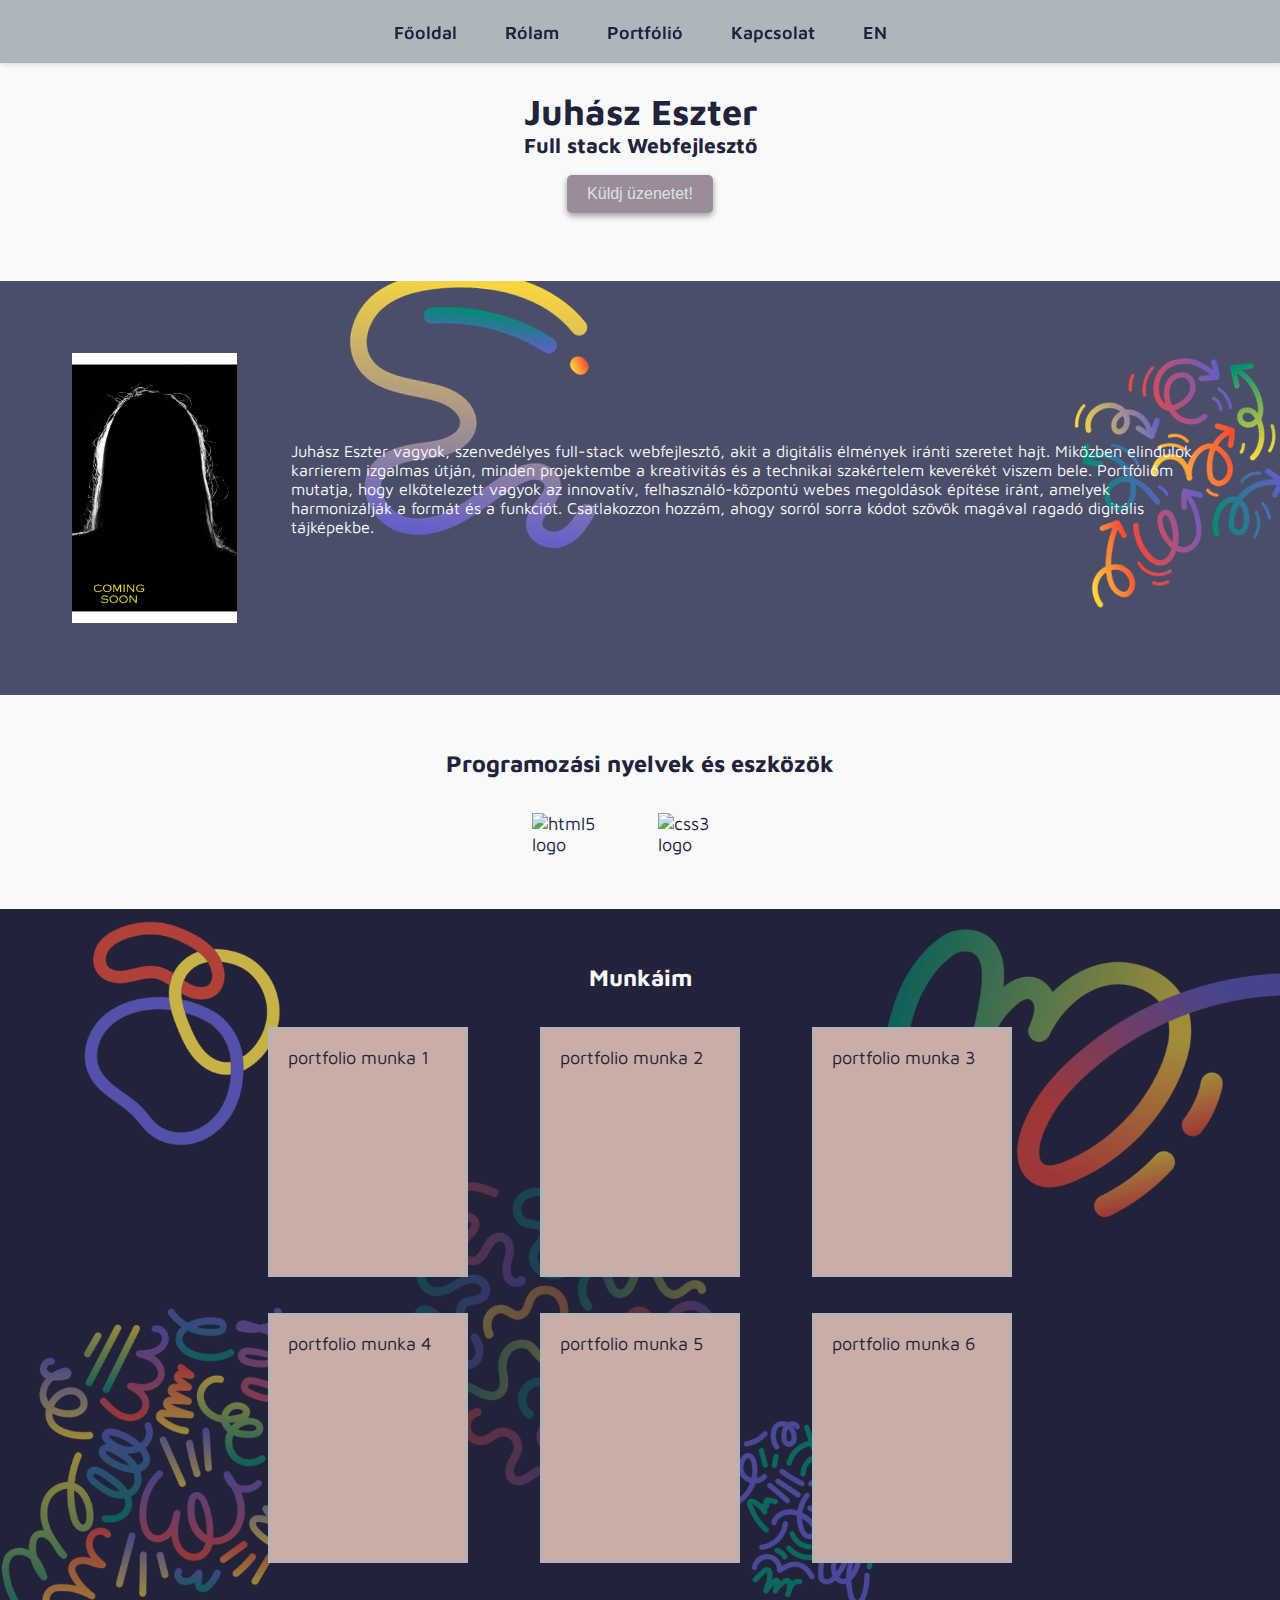
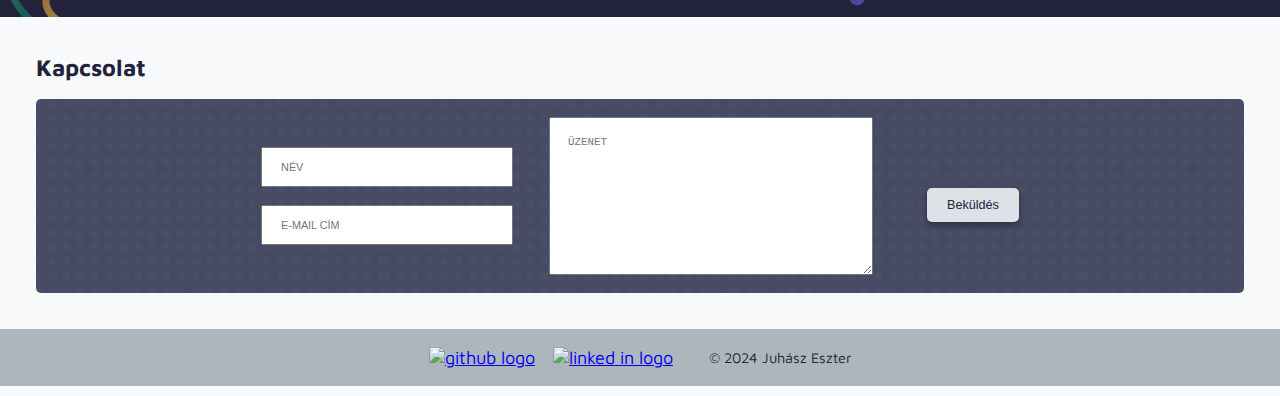
==== index.html @ 52e932d9 "media query for min-width: 1400px" ====
<!DOCTYPE html>
<html lang="hu">
  <head>
    <meta charset="UTF-8" />
    <meta name="viewport" content="width=device-width, initial-scale=1.0" />
    <link rel="stylesheet" href="styles.css" />
    <link rel="preconnect" href="https://fonts.googleapis.com" />
    <link rel="preconnect" href="https://fonts.gstatic.com" crossorigin />
    <link rel="preconnect" href="https://fonts.googleapis.com" />
    <link rel="preconnect" href="https://fonts.gstatic.com" crossorigin />
    <link href="https://fonts.googleapis.com/css2?family=Maven+Pro:wght@400;700&display=swap" rel="stylesheet" />
    <title>Portfólió</title>
  </head>
  <body>
    <header class="page-header">
      <nav class="hamburger-menu">
        <input type="checkbox" name="hamburger" id="menu-toggle" />
        <label for="menu-toggle" class="menu-btn">
          <span class="hamburger-lines"></span>
        </label>
        <ul class="nav-menu">
          <li class="nav-item"><a href="/index.html" class="nav-item__link">Főoldal</a></li>
          <li class="nav-item"><a href="/index.html#about" class="nav-item__link">Rólam</a></li>
          <li class="nav-item"><a href="/index.html#portfolio" class="nav-item__link">Portfólió</a></li>
          <li class="nav-item"><a href="/index.html#contact" class="nav-item__link">Kapcsolat</a></li>
          <li class="nav-item"><a href="/index-en.html" class="nav-item__link">EN</a></li>
        </ul>
      </nav>
    </header>
    <main>
      <section class="banner" id="banner">
        <h1>Juhász Eszter</h1>
        <h3>Full stack Webfejlesztő</h3>
        <button class="btn-contact" type="submit">Küldj üzenetet!</button>
      </section>
      <div class="about-container" id="about">
        <img class="about-pic" src="/assets/about-pic.png" alt="coming soon i promise" />

        <p class="about-p">
          Juhász Eszter vagyok, szenvedélyes full-stack webfejlesztő, akit a digitális élmények iránti szeretet hajt.
          Miközben elindulok karrierem izgalmas útján, minden projektembe a kreativitás és a technikai szakértelem
          keverékét viszem bele. Portfólióm mutatja, hogy elkötelezett vagyok az innovatív, felhasználó-központú webes
          megoldások építése iránt, amelyek harmonizálják a formát és a funkciót. Csatlakozzon hozzám, ahogy sorról
          sorra kódot szövök magával ragadó digitális tájképekbe.
        </p>
      </div>
      <section class="skills">
        <h2 class="skills-heading">Programozási nyelvek és eszközök</h2>
        <div class="skills-container">
          <img
            class="skills-logo"
            alt="html5 logo"
            src="https://cdn.jsdelivr.net/gh/devicons/devicon/icons/html5/html5-original.svg"
          />
          <img
            class="skills-logo"
            alt="css3 logo"
            src="https://cdn.jsdelivr.net/gh/devicons/devicon/icons/css3/css3-original.svg"
          />
        </div>
      </section>
      <section class="portfolio-container" id="portfolio">
        <h2>Munkáim</h2>
        <div class="portfolio-box">
          <div class="portfolio-item">portfolio munka 1</div>
          <div class="portfolio-item">portfolio munka 2</div>
          <div class="portfolio-item">portfolio munka 3</div>
          <div class="portfolio-item">portfolio munka 4</div>
          <div class="portfolio-item">portfolio munka 5</div>
          <div class="portfolio-item">portfolio munka 6</div>
        </div>
      </section>
      <section class="contact-container" id="contact">
        <h2>Kapcsolat</h2>
        <form action="https://formspree.io/f/xnqeqkpw" method="post" class="form">
          <div class="form-box1">
            <input type="text" name="name" class="form-input form-input__name" placeholder="név" />
            <input type="email" name="email" class="form-input form-input__email" placeholder="e-mail cím" />
          </div>
          <div class="form-box2">
            <textarea
              name="msg"
              id="msg"
              cols="30"
              rows="10"
              class="form-input__text-area"
              placeholder="üzenet"
            ></textarea>
            <input type="button" id="send" class="btn-form" value="Beküldés" />
          </div>
        </form>
      </section>
    </main>
    <footer class="socialmedia">
      <ul class="icons">
        <li>
          <a href="#">
            <img
              class="icon-img"
              alt="github logo"
              src="https://cdn.jsdelivr.net/gh/devicons/devicon/icons/github/github-original.svg"
            />
          </a>
        </li>
        <li>
          <a href="#">
            <img
              class="icon-img"
              alt="linked in logo"
              src="https://cdn.jsdelivr.net/gh/devicons/devicon/icons/linkedin/linkedin-plain.svg"
            />
          </a>
        </li>
      </ul>
      <p class="copy">&copy; 2024 Juhász Eszter</p>
    </footer>
  </body>
</html>
---- styles.css ----
* {
  margin: 0;
  padding: 0;
  box-sizing: border-box;
}

html {
  font-size: 18px;
  font-family: 'Maven Pro', sans-serif;
}
:root {
  --body-bgc: #f8f9fa;
  --beige: #f2e9e4;
  --pastel-peach: #c9ada7;
  --pastel-grey-purple: #9a8c98;
  --grey-blue: #4a4e69;
  --dark-blue: #22223b;
  --header-menu-bgc: #adb5bd;
  --header-menu-bgc-hover: #dee2e6;
}

/*---ÁLTALÁNOS STÍLUSOK---*/

body {
  min-width: 370px;
  background-color: var(--body-bgc);
  color: var(--dark-blue);
}

h1 {
  font-size: 2rem;
}

h2 {
  font-size: 1.6rem;
}

li {
  list-style: none;
}

p {
  font-size: 1.3rem;
}

img {
  width: 200px;
}

/*---HEADER MENÜ---*/

#menu-toggle {
  opacity: 0;
}

#menu-toggle:checked ~ .nav-menu {
  visibility: visible;
  left: 0;
}

.menu-btn {
  display: flex;
  align-items: center;
  position: fixed;
  top: 20px;
  left: 20px;
  width: 26px;
  height: 26px;
  cursor: pointer;
  z-index: 1;
}

.hamburger-lines,
.hamburger-lines::before,
.hamburger-lines::after {
  display: block;
  position: absolute;
  width: 100%;
  height: 2px;
  background-color: var(--dark-blue);
}

.hamburger-lines::before {
  content: '';
  top: -8px;
}

.hamburger-lines::after {
  content: '';
  top: 8px;
}

.nav-menu {
  display: block;
  position: fixed;
  visibility: hidden;
  top: 0;
  left: -100%;
  width: 200px;
  height: 100%;
  margin: 0;
  padding: 80px 0;
  list-style: none;
  background-color: var(--header-menu-bgc);
  box-shadow: 1px 0px 6px rgba(0, 0, 0, 0.2);
}

.nav-item {
  display: block;
  padding: 12px 24px;
  font-size: 20px;
  font-weight: 600;
  text-decoration: none;
}

.nav-item:hover {
  background-color: var(--header-menu-bgc-hover);
}

.nav-item__link {
  display: block;
  text-decoration: none;
  color: var(--dark-blue);
}

/*--BANNER---*/

.banner {
  min-width: 275px;
  display: flex;
  flex-direction: column;
  align-items: center;
  justify-content: center;
  height: 500px;
}

.btn-contact {
  margin-top: 1rem;
  background-color: var(--pastel-grey-purple);
  color: var(--header-menu-bgc-hover);
  padding: 10px 20px;
  border: none;
  border-radius: 5px;
  cursor: pointer;
  font-size: 16px;
  box-shadow: rgba(0, 0, 0, 0.16) 0px 3px 6px, rgba(0, 0, 0, 0.23) 0px 3px 6px;
}

/*---ABOUT CONTAINER---*/

.about-container {
  display: flex;
  flex-direction: column;
  align-items: center;
  justify-content: center;
  background-image: url(/assets/about-bg-big.png);
  padding: 4rem 1rem;
  color: var(--body-bgc);
  gap: 2rem;
}

/*---SKILLS---*/

.skills {
  padding: 3rem 2rem;
  display: flex;
  flex-direction: column;
  gap: 2rem;
  justify-content: center;
  align-items: center;
}

.skills-container {
  display: flex;
  gap: 2rem;
}

.skills-logo {
  width: 5rem;
  height: auto;
}

/*---PORTFOLIO---*/

.portfolio-container {
  min-width: 370px;
  color: var(--body-bgc);
  background-position: 200px;
  height: auto;
  background-image: url(/assets/portfolio-bg.png);
  background-size: cover;
  background-position: center;
  padding: 3rem 2rem;
  display: flex;
  flex-direction: column;
  gap: 2rem;
  align-items: center;
}

.portfolio-box {
  width: 370px;
  display: flex;
  flex-wrap: wrap;
  align-items: center;
  justify-content: center;
  gap: 1.5rem;
}

.portfolio-item {
  width: 200px;
  height: 250px;
  border: 2px solid var(--header-menu-bgc);
  padding: 1rem;
  background-color: var(--pastel-peach);
  color: var(--dark-blue);
}

/*---CONTACT---*/

.contact-container {
  padding: 2rem;
  display: flex;
  flex-direction: column;
  gap: 1rem;
}

.form {
  padding: 1rem;
  display: flex;
  flex-direction: column;
  align-items: center;
  justify-content: center;
  gap: 0.5rem;
  background-image: url(/assets/contact-box-bg-v2.png);
  background-size: contain;
  border-radius: 5px;
}

.form-box1 {
  display: flex;
  flex-direction: column;
  gap: 1rem;
}

.form-input {
  text-transform: uppercase;
  width: 16rem;
  height: 2rem;
  padding: 1rem;
}

.form-box2 {
  padding-top: 1rem;
  display: flex;
  flex-direction: column;
  align-items: center;
  justify-content: center;
}

.form-input__text-area {
  text-transform: uppercase;
  padding: 1rem;
  width: 16rem;
}

.btn-form {
  margin-top: 1rem;
  background-color: var(--header-menu-bgc-hover);
  color: var(--dark-blue);
  padding: 10px 20px;
  border: none;
  border-radius: 5px;
  cursor: pointer;
  font-size: 16px;
  box-shadow: rgba(0, 0, 0, 0.16) 0px 3px 6px, rgba(0, 0, 0, 0.23) 0px 3px 6px;
}

/*---FOOTER---*/

.socialmedia {
  background-color: var(--header-menu-bgc);
  color: var(--dark-blue);
  display: flex;
  flex-direction: column;
  align-items: center;
  justify-content: center;
}

.icons {
  display: flex;
  flex-direction: row;
  gap: 1rem;
  padding: 1rem;
}

.icon-img {
  width: 45px;
  cursor: pointer;
}

.copy {
  font-size: 16px;
  padding: 1rem;
}

/*---MEDIA QUERY ---*/

@media screen and (min-width: 576px) {
  .hamburger-lines {
    visibility: hidden;
  }

  .nav-menu {
    visibility: visible;
    position: fixed;
    left: 0;
    width: 100%;
    height: 3.5rem;
    padding: 10px 0;
    display: flex;
    justify-content: center;
  }

  .nav-item {
    height: 100%;
  }

  .banner {
    height: 350px;
  }

  .about-container {
    padding: 4rem;
  }

  .about-p {
    font-size: 1.2rem;
  }

  .portfolio-box {
    display: grid;
    grid-template-columns: auto auto;
  }

  .form-input__text-area {
    width: 18rem;
  }
}

@media screen and (min-width: 768px) {
  .about-container {
    flex-direction: row;
    gap: 3rem;
  }

  .about-p {
    font-size: 1.1rem;
  }

  .portfolio-box {
    display: grid;
    grid-template-columns: auto auto auto;
  }

  .form {
    flex-direction: row;
    gap: 2rem;
  }

  .form-box1 {
    height: 190px;
    align-items: flex-start;
    justify-content: flex-start;
  }

  .socialmedia {
    flex-direction: row;
  }
}

@media screen and (min-width: 1024px) {
  h2 {
    font-size: 1.3rem;
  }

  .nav-item {
    font-size: 1rem;
  }

  .banner {
    height: 260px;
  }

  .about-pic {
    height: 270px;
  }

  .about-p {
    font-size: 0.9rem;
  }

  .portfolio-box {
    display: grid;
    column-gap: 4rem;
    row-gap: 2rem;
  }

  .form-box1 {
    height: auto;
  }

  .form-input {
    font-size: 0.6rem;
    width: 14rem;
    height: 1.1rem;
  }

  .form-box2 {
    flex-direction: row;
    gap: 3rem;
    padding: 0;
  }

  .form-input__text-area {
    font-size: 0.6rem;
  }

  .btn-form {
    font-size: 0.7rem;
  }

  .icon-img {
    width: 40px;
  }

  .copy {
    font-size: 0.8rem;
  }
}

@media screen and (min-width: 1400px) {
  .form-box1 {
    flex-direction: row;
    gap: 3rem;
  }
}
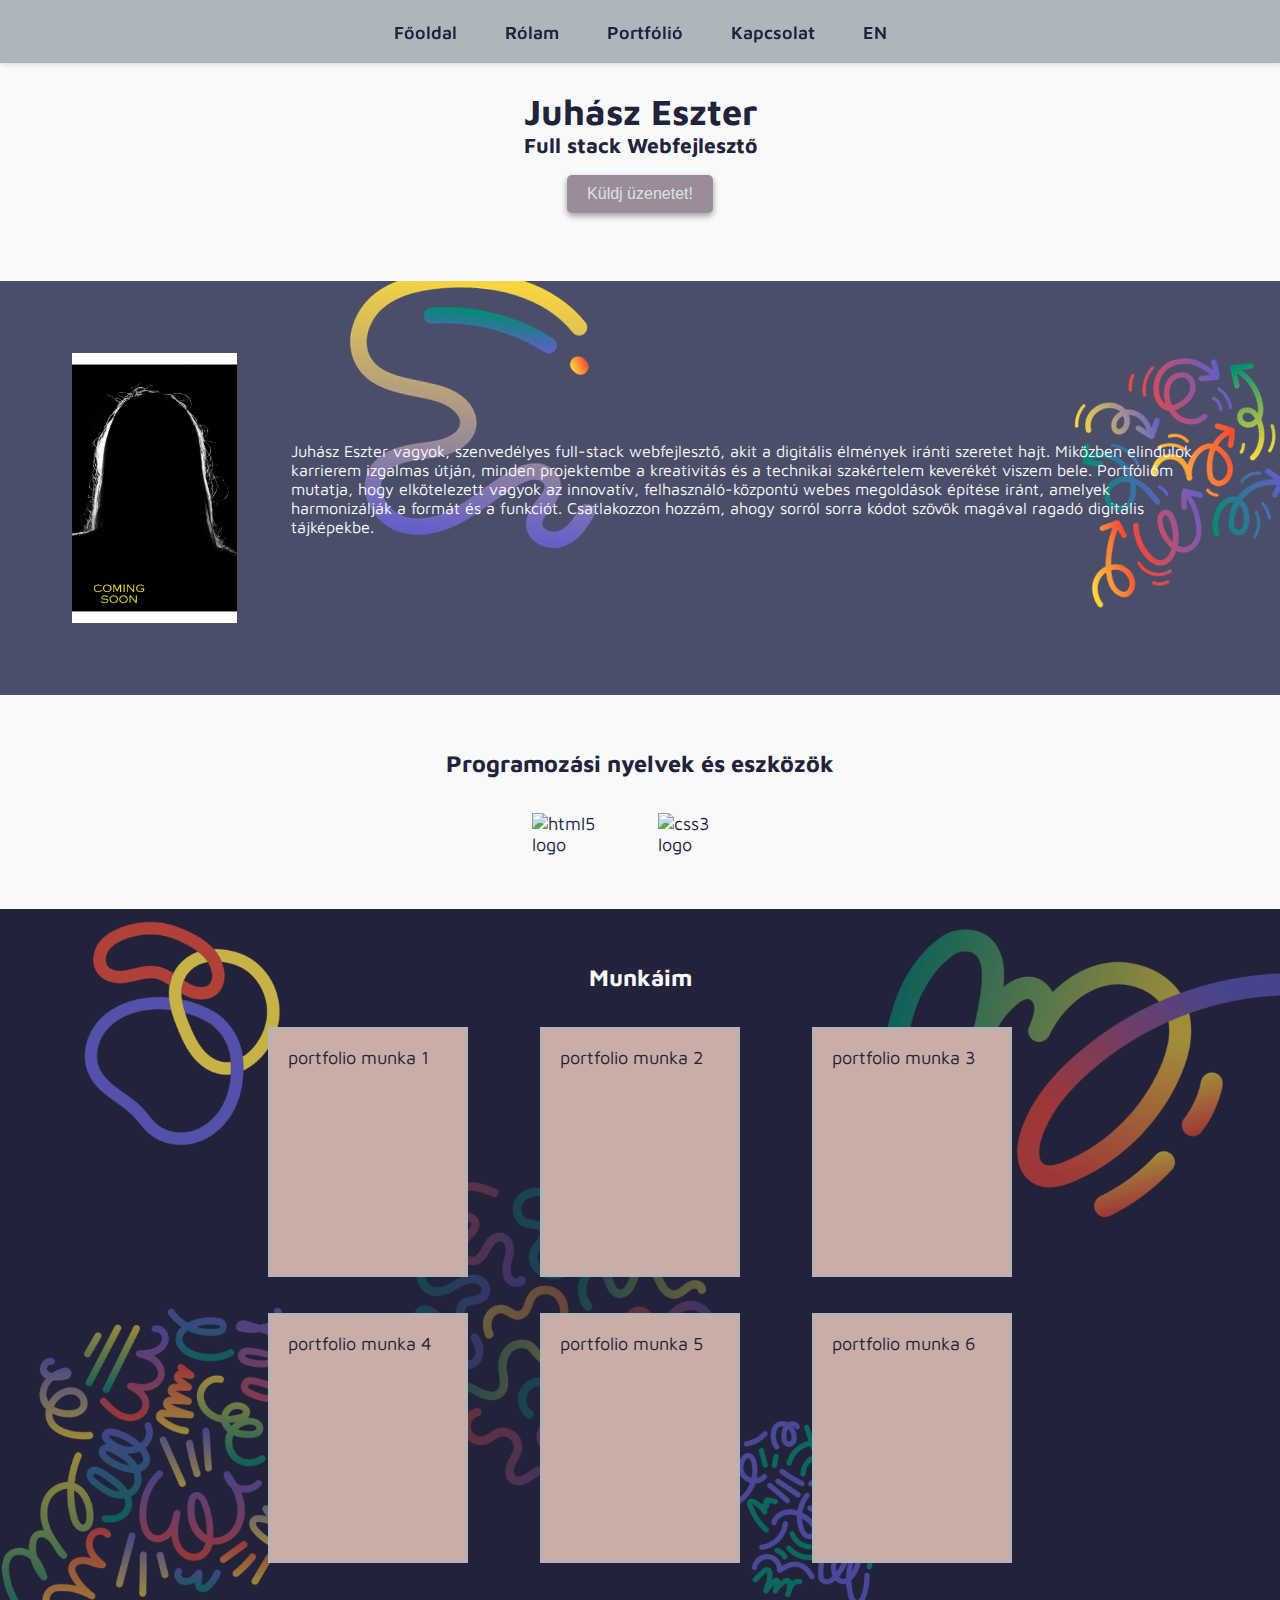
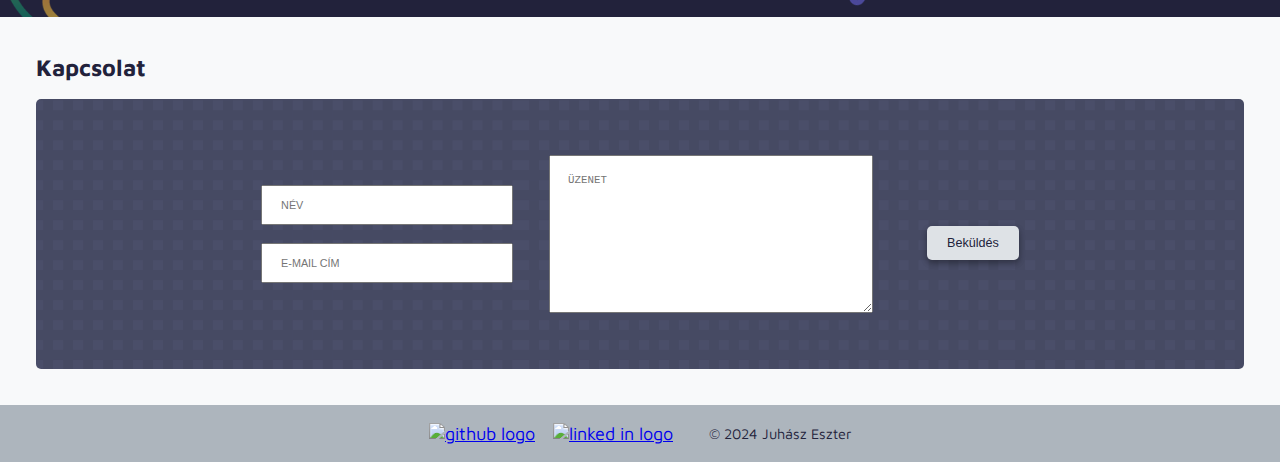
==== commit eb244730: "social media update" ====
--- a/index.html
+++ b/index.html
@@ -86,7 +86,7 @@
               class="form-input__text-area"
               placeholder="üzenet"
             ></textarea>
-            <input type="button" id="send" class="btn-form" value="Beküldés" />
+            <button type="submit" class="btn-form">Beküldés</button>
           </div>
         </form>
       </section>
@@ -94,7 +94,7 @@
     <footer class="socialmedia">
       <ul class="icons">
         <li>
-          <a href="#">
+          <a href="https://github.com/juhaszpeszter" target="_blank">
             <img
               class="icon-img"
               alt="github logo"
@@ -103,7 +103,7 @@
           </a>
         </li>
         <li>
-          <a href="#">
+          <a href="https://www.linkedin.com/in/eszter-juh%C3%A1sz-4182a42ab/" target="_blank">
             <img
               class="icon-img"
               alt="linked in logo"
--- a/styles.css
+++ b/styles.css
@@ -405,6 +405,10 @@
     row-gap: 2rem;
   }
 
+  .form {
+    height: 15rem;
+  }
+
   .form-box1 {
     height: auto;
   }
@@ -439,6 +443,18 @@
 }
 
 @media screen and (min-width: 1400px) {
+  .about-container {
+    gap: 4rem;
+  }
+
+  .about-pic {
+    height: auto;
+  }
+
+  .about-p {
+    width: 800px;
+  }
+
   .form-box1 {
     flex-direction: row;
     gap: 3rem;
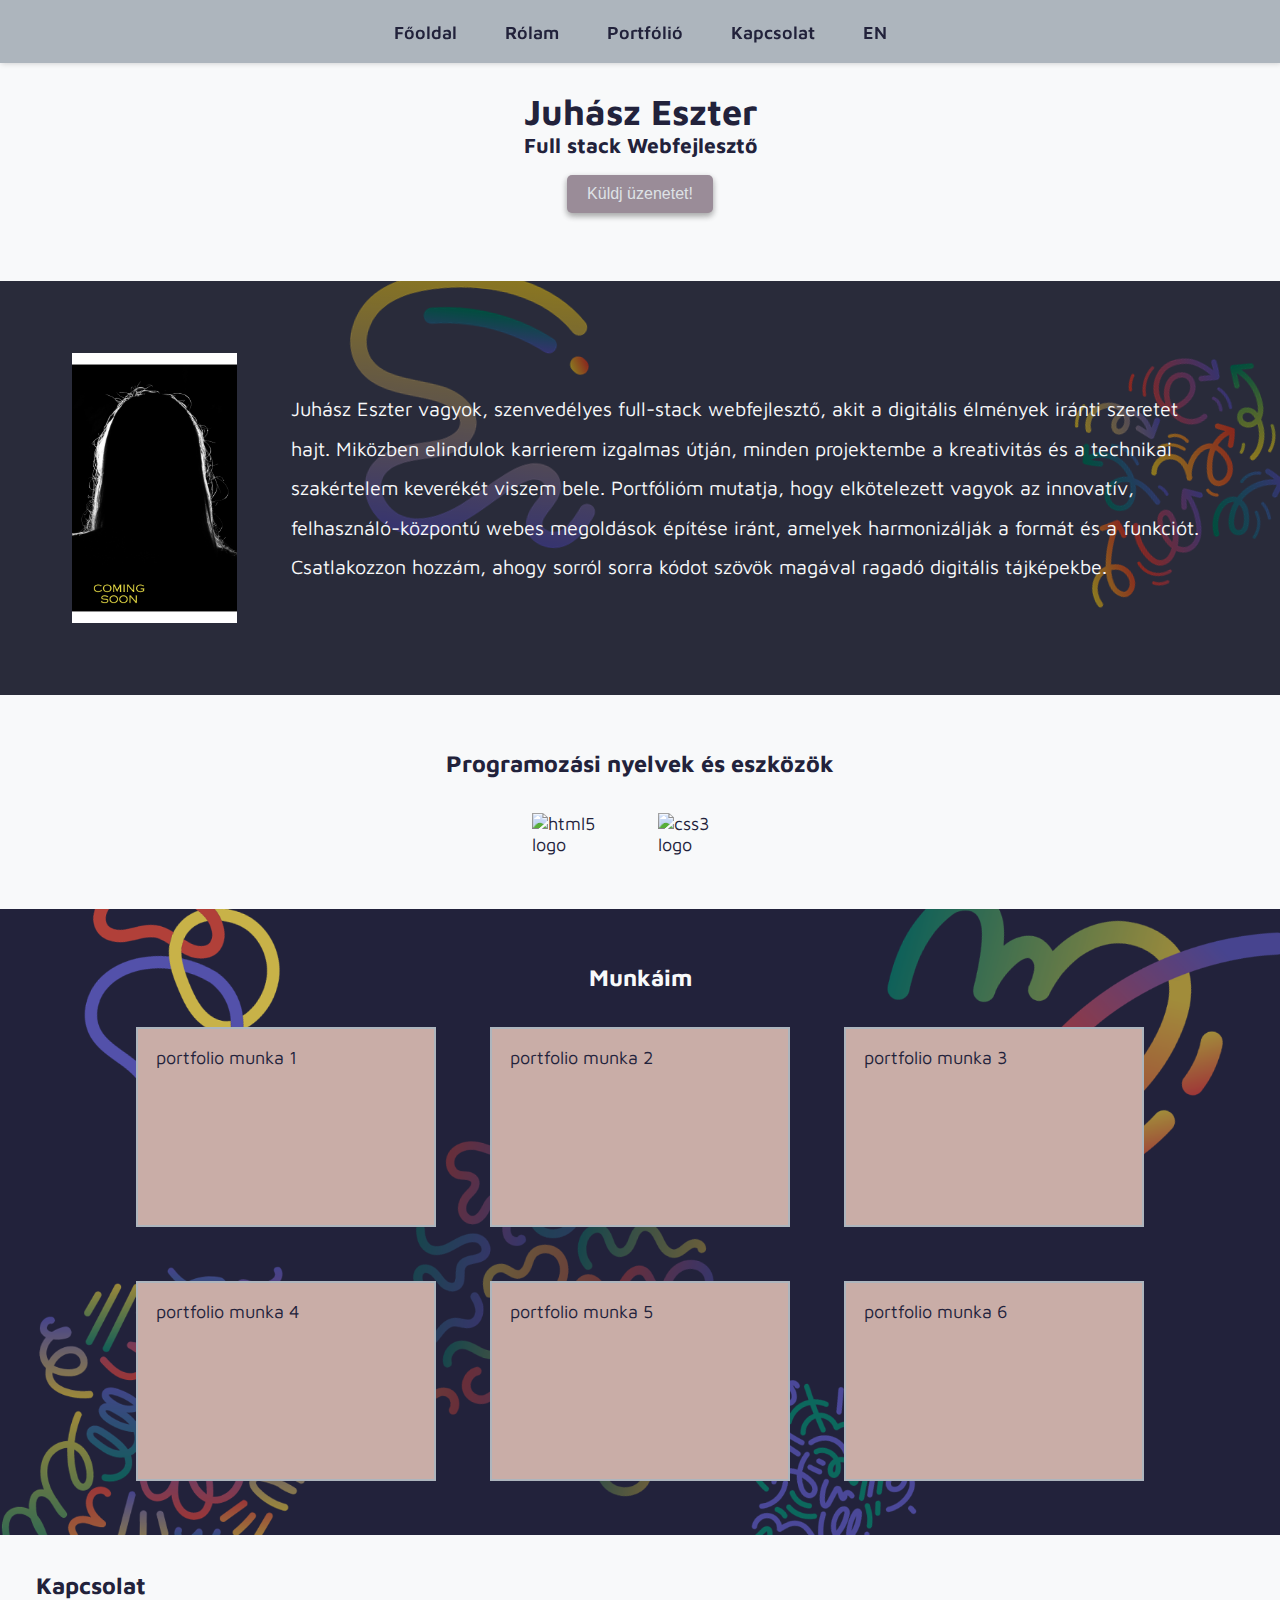
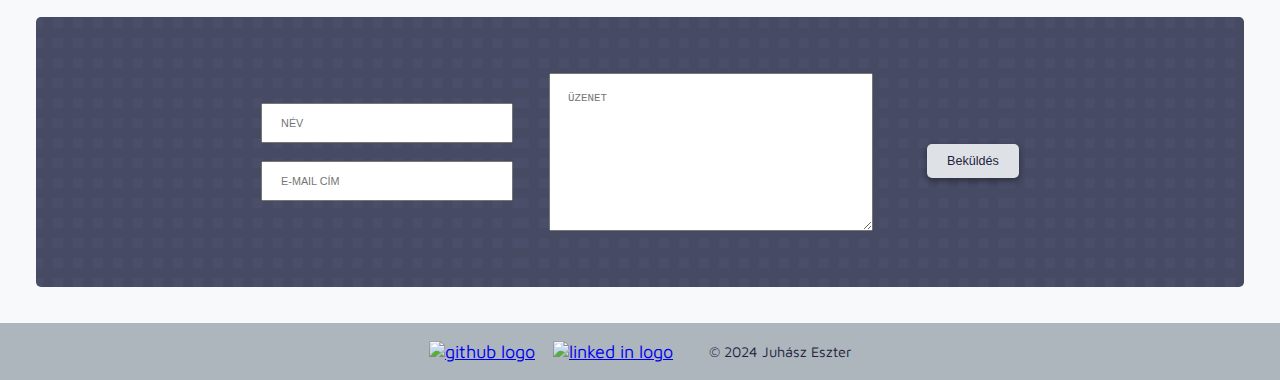
==== commit 1fd94873: "changes in .btn-contact" ====
--- a/index.html
+++ b/index.html
@@ -28,10 +28,12 @@
       </nav>
     </header>
     <main>
-      <section class="banner" id="banner">
+      <section class="banner" id="banner-id">
         <h1>Juhász Eszter</h1>
         <h3>Full stack Webfejlesztő</h3>
-        <button class="btn-contact" type="submit">Küldj üzenetet!</button>
+        <button class="btn-contact" type="submit">
+          <a class="btn-contact-tag" href="index.html#contact">Küldj üzenetet!</a>
+        </button>
       </section>
       <div class="about-container" id="about">
         <img class="about-pic" src="/assets/about-pic.png" alt="coming soon i promise" />
--- a/styles.css
+++ b/styles.css
@@ -137,7 +137,6 @@
 .btn-contact {
   margin-top: 1rem;
   background-color: var(--pastel-grey-purple);
-  color: var(--header-menu-bgc-hover);
   padding: 10px 20px;
   border: none;
   border-radius: 5px;
@@ -146,6 +145,11 @@
   box-shadow: rgba(0, 0, 0, 0.16) 0px 3px 6px, rgba(0, 0, 0, 0.23) 0px 3px 6px;
 }
 
+.btn-contact-tag {
+  text-decoration: none;
+  color: var(--header-menu-bgc-hover);
+}
+
 /*---ABOUT CONTAINER---*/
 
 .about-container {
@@ -153,10 +157,15 @@
   flex-direction: column;
   align-items: center;
   justify-content: center;
-  background-image: url(/assets/about-bg-big.png);
+  background-image: linear-gradient(90deg, rgba(0, 0, 0, 0.45) 0%, rgba(0, 0, 0, 0.45)), url(/assets/about-bg-big.png);
   padding: 4rem 1rem;
   color: var(--body-bgc);
   gap: 2rem;
+}
+
+.about-p {
+  line-height: 2.2rem;
+  padding: 1rem;
 }
 
 /*---SKILLS---*/
@@ -203,12 +212,12 @@
   flex-wrap: wrap;
   align-items: center;
   justify-content: center;
-  gap: 1.5rem;
+  gap: 3rem;
 }
 
 .portfolio-item {
-  width: 200px;
-  height: 250px;
+  width: 300px;
+  height: 200px;
   border: 2px solid var(--header-menu-bgc);
   padding: 1rem;
   background-color: var(--pastel-peach);
@@ -335,11 +344,7 @@
 
   .about-p {
     font-size: 1.2rem;
-  }
-
-  .portfolio-box {
-    display: grid;
-    grid-template-columns: auto auto;
+    text-align: center;
   }
 
   .form-input__text-area {
@@ -355,11 +360,13 @@
 
   .about-p {
     font-size: 1.1rem;
+    text-align: left;
+    padding: 0;
   }
 
   .portfolio-box {
     display: grid;
-    grid-template-columns: auto auto auto;
+    grid-template-columns: auto auto;
   }
 
   .form {
@@ -395,16 +402,6 @@
     height: 270px;
   }
 
-  .about-p {
-    font-size: 0.9rem;
-  }
-
-  .portfolio-box {
-    display: grid;
-    column-gap: 4rem;
-    row-gap: 2rem;
-  }
-
   .form {
     height: 15rem;
   }
@@ -442,7 +439,18 @@
   }
 }
 
+@media screen and (min-width: 1200px) {
+  .portfolio-box {
+    display: grid;
+    grid-template-columns: auto auto auto;
+  }
+}
+
 @media screen and (min-width: 1400px) {
+  .portfolio-box {
+    gap: 5rem;
+  }
+
   .about-container {
     gap: 4rem;
   }
@@ -452,6 +460,7 @@
   }
 
   .about-p {
+    line-height: 2.4rem;
     width: 800px;
   }
 
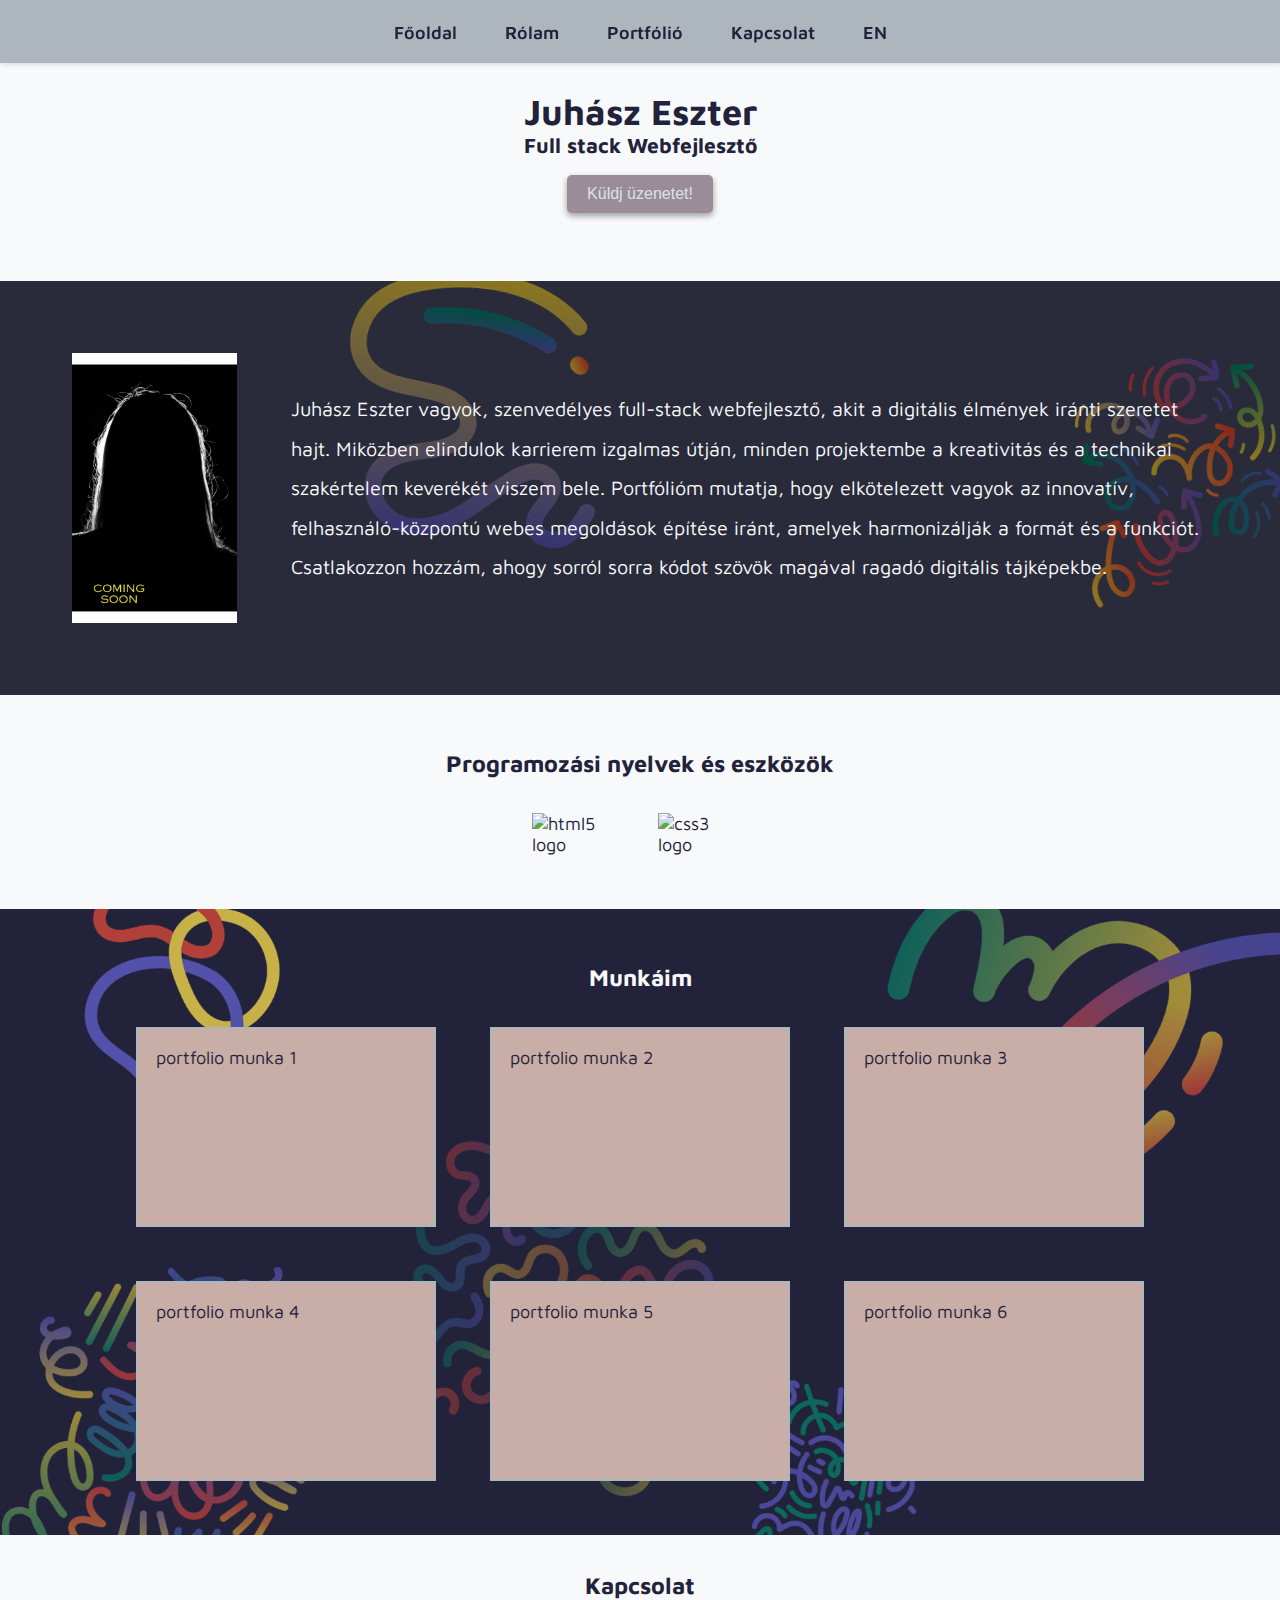
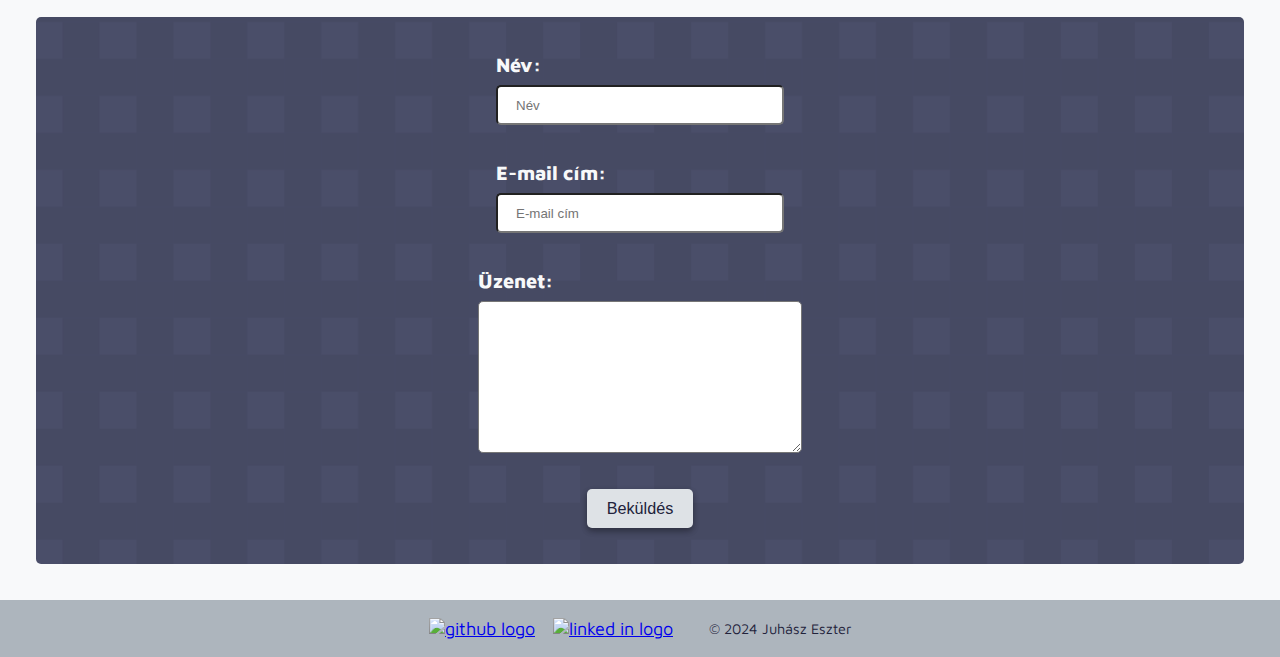
==== commit 8e5a585a: "edits in .contact.container" ====
--- a/index.html
+++ b/index.html
@@ -73,23 +73,22 @@
         </div>
       </section>
       <section class="contact-container" id="contact">
-        <h2>Kapcsolat</h2>
+        <h2 class="contact-h2">Kapcsolat</h2>
         <form action="https://formspree.io/f/xnqeqkpw" method="post" class="form">
-          <div class="form-box1">
-            <input type="text" name="name" class="form-input form-input__name" placeholder="név" />
-            <input type="email" name="email" class="form-input form-input__email" placeholder="e-mail cím" />
+          <div class="form-group">
+            <label for="name" class="form-label">Név:</label>
+            <input type="text" name="name" class="form-input" placeholder="Név" />
           </div>
-          <div class="form-box2">
-            <textarea
-              name="msg"
-              id="msg"
-              cols="30"
-              rows="10"
-              class="form-input__text-area"
-              placeholder="üzenet"
-            ></textarea>
-            <button type="submit" class="btn-form">Beküldés</button>
+          <div class="form-group">
+            <label for="email" class="form-label">E-mail cím:</label>
+            <input type="email" name="email" class="form-input" placeholder="E-mail cím" />
           </div>
+          <div class="form-group">
+            <label for="msg" class="form-label">Üzenet:</label>
+            <textarea name="msg" id="msg" cols="30" rows="10" class="form-input-textarea"></textarea>
+          </div>
+
+          <button type="submit" class="btn-form">Beküldés</button>
         </form>
       </section>
     </main>
--- a/styles.css
+++ b/styles.css
@@ -231,59 +231,59 @@
   display: flex;
   flex-direction: column;
   gap: 1rem;
+  font-size: 1.1rem;
+}
+
+.contact-h2 {
+  display: block;
+  text-align: center;
 }
 
 .form {
-  padding: 1rem;
   display: flex;
   flex-direction: column;
   align-items: center;
   justify-content: center;
   gap: 0.5rem;
   background-image: url(/assets/contact-box-bg-v2.png);
-  background-size: contain;
+  height: auto;
+  padding: 1rem;
   border-radius: 5px;
 }
 
-.form-box1 {
-  display: flex;
-  flex-direction: column;
-  gap: 1rem;
+.form-group {
+  display: flex;
+  flex-direction: column;
+}
+
+.form-label {
+  color: var(--body-bgc);
+  font-weight: 800;
+  margin-bottom: 0.5rem;
 }
 
 .form-input {
-  text-transform: uppercase;
   width: 16rem;
   height: 2rem;
   padding: 1rem;
-}
-
-.form-box2 {
-  padding-top: 1rem;
-  display: flex;
-  flex-direction: column;
-  align-items: center;
-  justify-content: center;
-}
-
-.form-input__text-area {
-  text-transform: uppercase;
-  padding: 1rem;
+  border-radius: 5px;
+}
+
+.form-input-textarea {
   width: 16rem;
+  border-radius: 5px;
 }
 
 .btn-form {
-  margin-top: 1rem;
   background-color: var(--header-menu-bgc-hover);
   color: var(--dark-blue);
   padding: 10px 20px;
   border: none;
   border-radius: 5px;
   cursor: pointer;
-  font-size: 16px;
+  font-size: 0.9rem;
   box-shadow: rgba(0, 0, 0, 0.16) 0px 3px 6px, rgba(0, 0, 0, 0.23) 0px 3px 6px;
 }
-
 /*---FOOTER---*/
 
 .socialmedia {
@@ -347,7 +347,7 @@
     text-align: center;
   }
 
-  .form-input__text-area {
+  .form-input-textarea {
     width: 18rem;
   }
 }
@@ -369,17 +369,6 @@
     grid-template-columns: auto auto;
   }
 
-  .form {
-    flex-direction: row;
-    gap: 2rem;
-  }
-
-  .form-box1 {
-    height: 190px;
-    align-items: flex-start;
-    justify-content: flex-start;
-  }
-
   .socialmedia {
     flex-direction: row;
   }
@@ -403,31 +392,8 @@
   }
 
   .form {
-    height: 15rem;
-  }
-
-  .form-box1 {
-    height: auto;
-  }
-
-  .form-input {
-    font-size: 0.6rem;
-    width: 14rem;
-    height: 1.1rem;
-  }
-
-  .form-box2 {
-    flex-direction: row;
-    gap: 3rem;
-    padding: 0;
-  }
-
-  .form-input__text-area {
-    font-size: 0.6rem;
-  }
-
-  .btn-form {
-    font-size: 0.7rem;
+    padding: 2rem;
+    gap: 2rem;
   }
 
   .icon-img {
@@ -464,8 +430,4 @@
     width: 800px;
   }
 
-  .form-box1 {
-    flex-direction: row;
-    gap: 3rem;
-  }
-}
+}
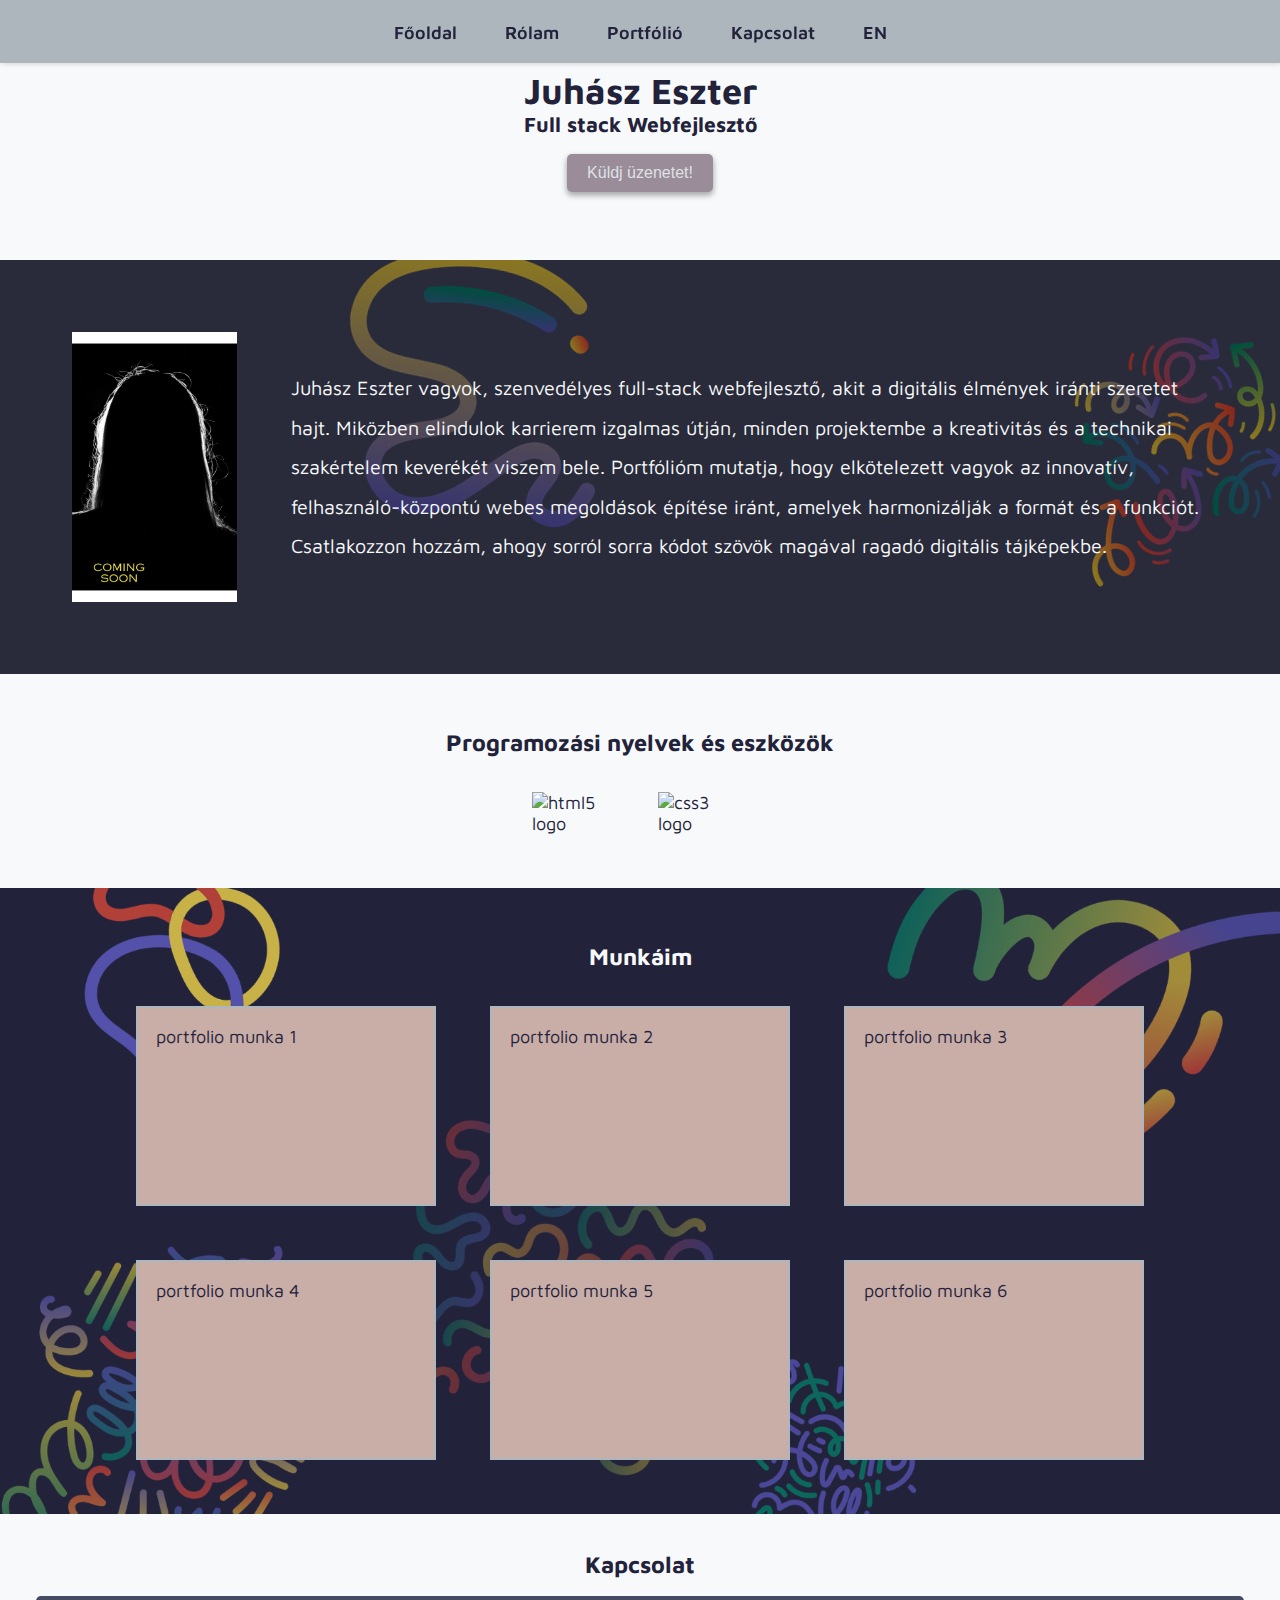
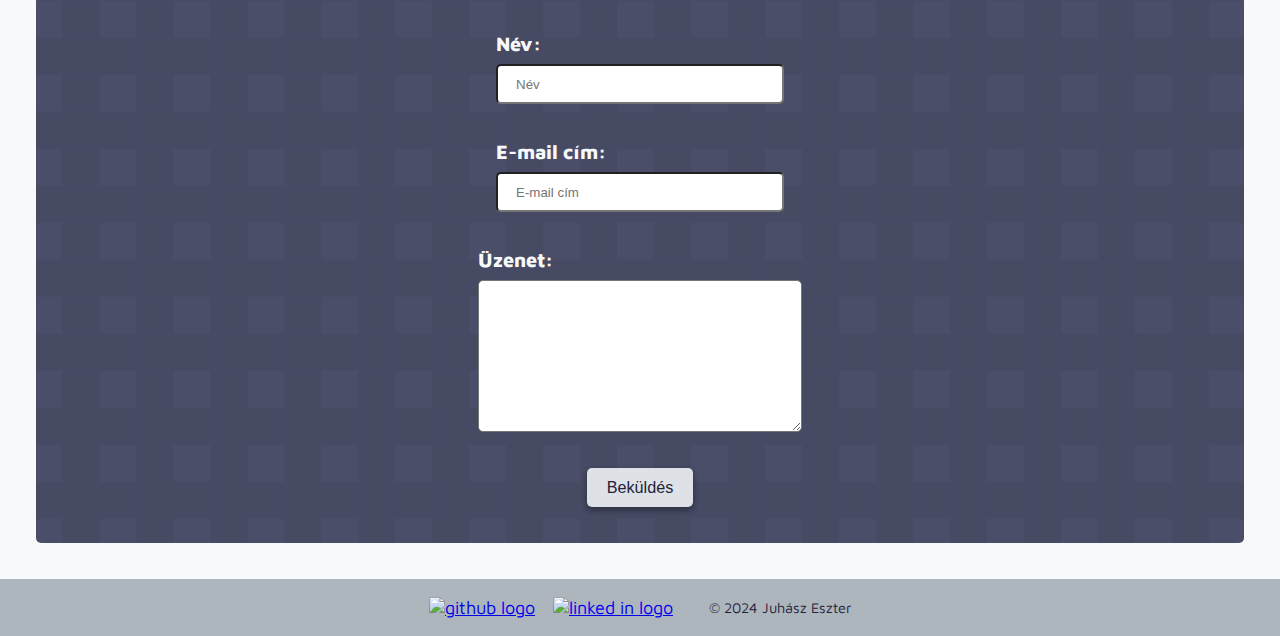
==== commit cf1b12ff: "making form fill out required" ====
--- a/index.html
+++ b/index.html
@@ -77,15 +77,15 @@
         <form action="https://formspree.io/f/xnqeqkpw" method="post" class="form">
           <div class="form-group">
             <label for="name" class="form-label">Név:</label>
-            <input type="text" name="name" class="form-input" placeholder="Név" />
+            <input type="text" name="name" class="form-input" placeholder="Név" required/>
           </div>
           <div class="form-group">
             <label for="email" class="form-label">E-mail cím:</label>
-            <input type="email" name="email" class="form-input" placeholder="E-mail cím" />
+            <input type="email" name="email" class="form-input" placeholder="E-mail cím" required/>
           </div>
           <div class="form-group">
             <label for="msg" class="form-label">Üzenet:</label>
-            <textarea name="msg" id="msg" cols="30" rows="10" class="form-input-textarea"></textarea>
+            <textarea name="msg" id="msg" cols="30" rows="10" class="form-input-textarea" required></textarea>
           </div>
 
           <button type="submit" class="btn-form">Beküldés</button>
--- a/styles.css
+++ b/styles.css
@@ -48,6 +48,14 @@
 }
 
 /*---HEADER MENÜ---*/
+
+.hamburger-menu {
+  position: fixed;
+  top: 0;
+  width: 100%;
+  height: 3.5rem;
+  background-color: var(--header-menu-bgc);
+}
 
 #menu-toggle {
   opacity: 0;
@@ -429,5 +437,4 @@
     line-height: 2.4rem;
     width: 800px;
   }
-
-}
+}
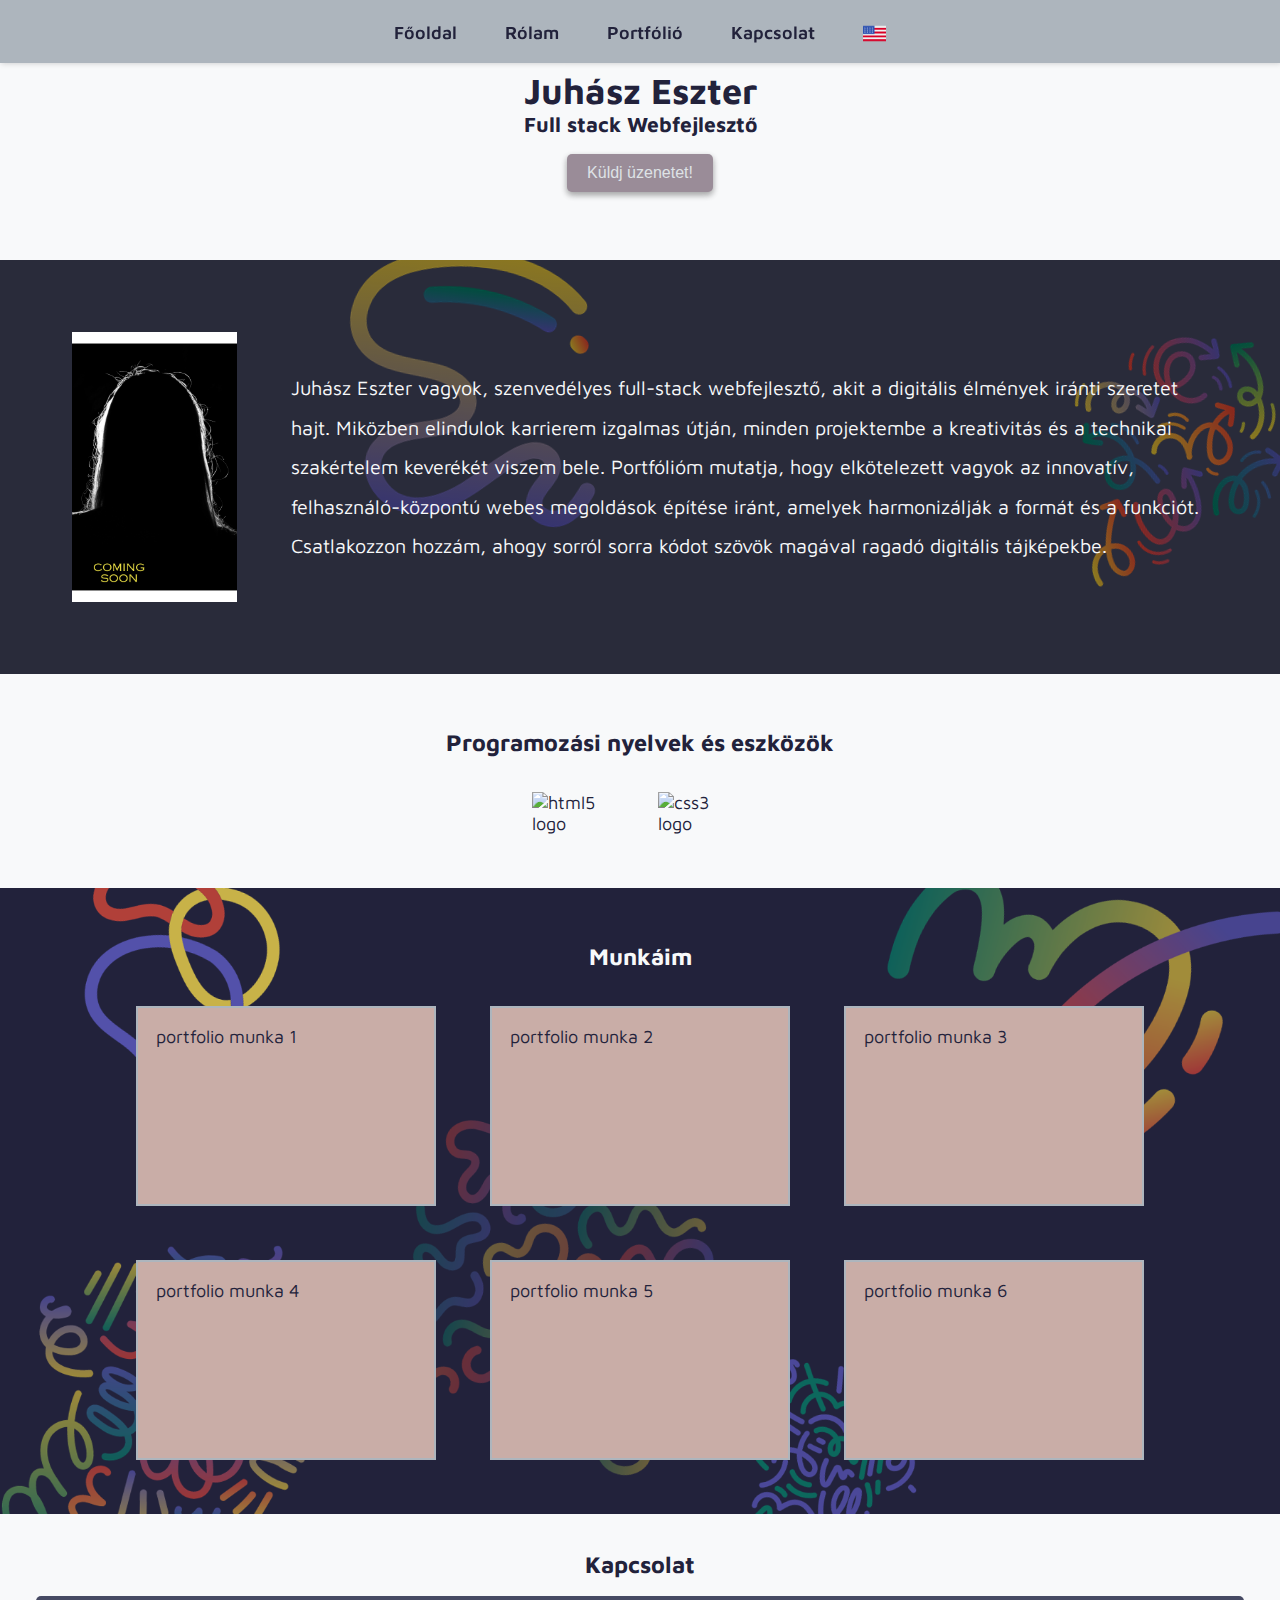
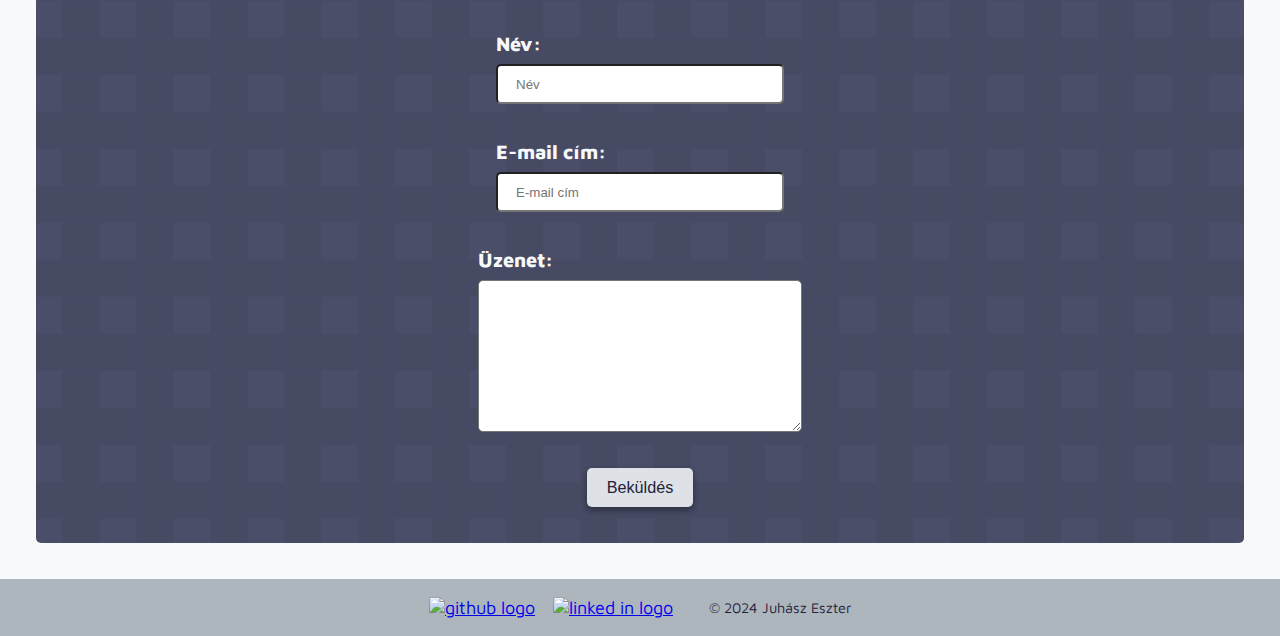
==== commit 13be0e46: "adding flags instead of EN and HU" ====
--- a/index.html
+++ b/index.html
@@ -23,7 +23,11 @@
           <li class="nav-item"><a href="/index.html#about" class="nav-item__link">Rólam</a></li>
           <li class="nav-item"><a href="/index.html#portfolio" class="nav-item__link">Portfólió</a></li>
           <li class="nav-item"><a href="/index.html#contact" class="nav-item__link">Kapcsolat</a></li>
-          <li class="nav-item"><a href="/index-en.html" class="nav-item__link">EN</a></li>
+          <li class="nav-item">
+            <a href="/index-en.html" class="nav-item__link"
+              ><img class="language-flag" src="/assets/united-states.png" alt=""
+            /></a>
+          </li>
         </ul>
       </nav>
     </header>
@@ -77,11 +81,11 @@
         <form action="https://formspree.io/f/xnqeqkpw" method="post" class="form">
           <div class="form-group">
             <label for="name" class="form-label">Név:</label>
-            <input type="text" name="name" class="form-input" placeholder="Név" required/>
+            <input type="text" name="name" class="form-input" placeholder="Név" required />
           </div>
           <div class="form-group">
             <label for="email" class="form-label">E-mail cím:</label>
-            <input type="email" name="email" class="form-input" placeholder="E-mail cím" required/>
+            <input type="email" name="email" class="form-input" placeholder="E-mail cím" required />
           </div>
           <div class="form-group">
             <label for="msg" class="form-label">Üzenet:</label>
--- a/styles.css
+++ b/styles.css
@@ -131,6 +131,12 @@
   color: var(--dark-blue);
 }
 
+.language-flag {
+  height: 1.8rem;
+  width: auto;
+  padding-bottom: 0.3rem;
+}
+
 /*--BANNER---*/
 
 .banner {
@@ -391,6 +397,10 @@
     font-size: 1rem;
   }
 
+  .language-flag {
+    padding-bottom: 0.5rem;
+  }
+
   .banner {
     height: 260px;
   }
